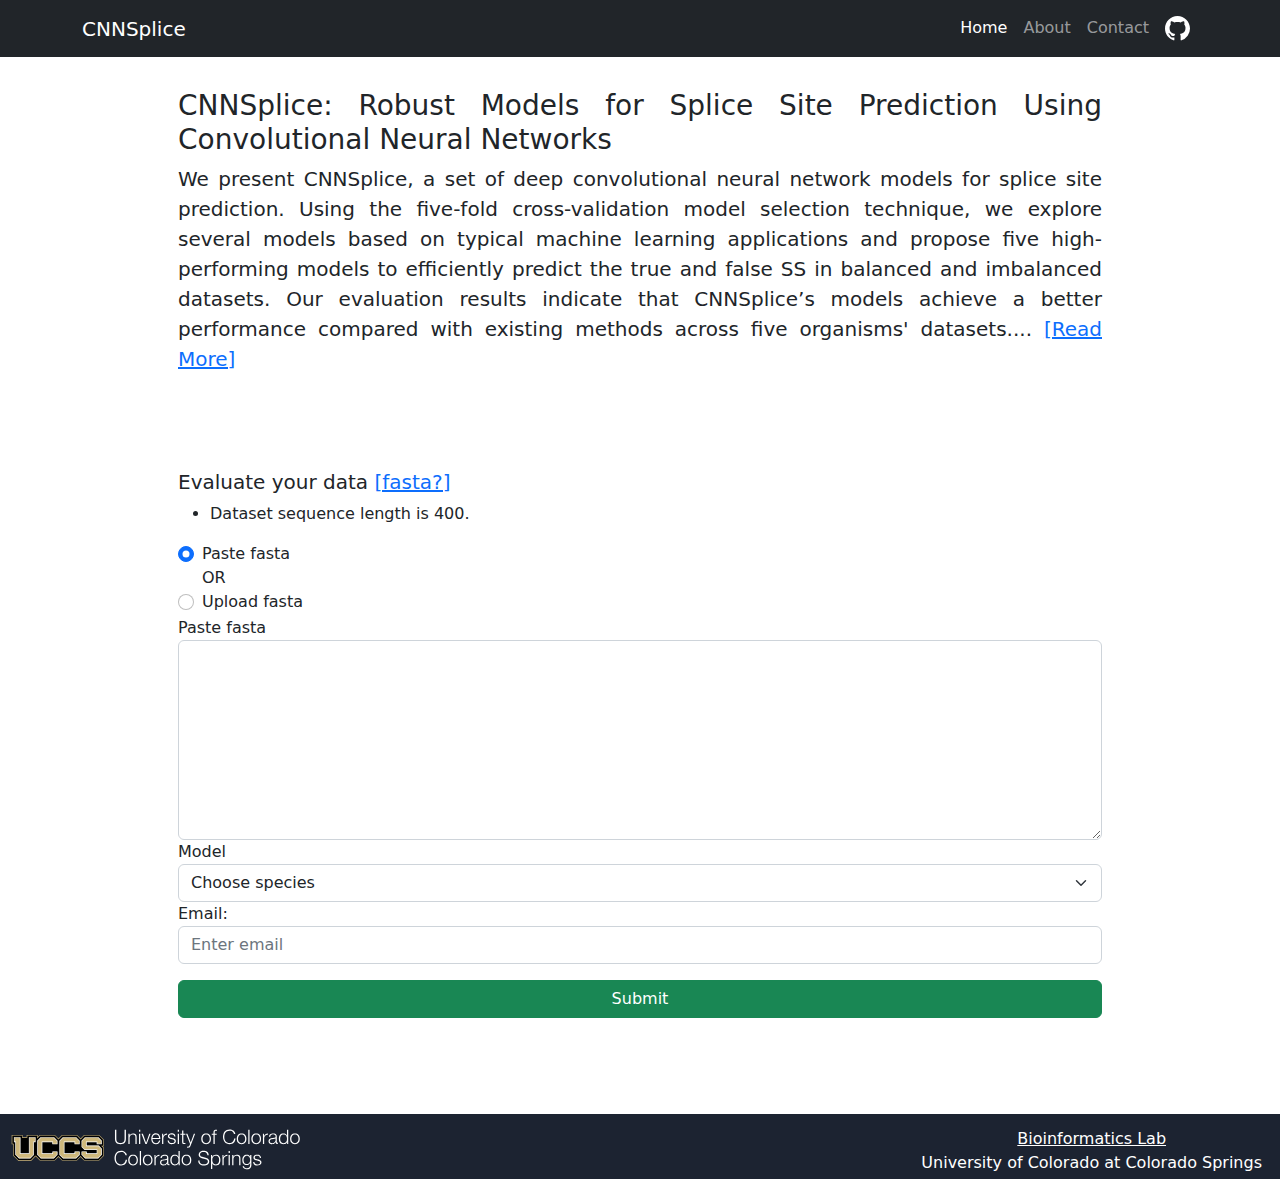
==== frontend/index.html @ 6fdc583e "fixed content and design" ====
<!DOCTYPE html>
<html lang="en">

<head>
	<meta charset="utf-8" />
	<meta name="viewport" content="width=device-width, initial-scale=1, shrink-to-fit=no" />
	<meta name="description" content="" />
	<meta name="author" content="" />
	<title>CNNSplice</title>
	<!-- Favicon-->
	<link rel="icon" type="image/x-icon" href="assets/favicon.ico" />
	<!-- Core theme CSS (includes Bootstrap)-->
	<link href="css/styles.css" rel="stylesheet" />
</head>

<body>
	<!-- Responsive navbar-->
	<nav class="navbar navbar-expand-lg navbar-dark bg-dark">
		<div class="container">
			<a class="navbar-brand" href="#">CNNSplice</a>
			<button class="navbar-toggler" type="button" data-bs-toggle="collapse"
				data-bs-target="#navbarSupportedContent" aria-controls="navbarSupportedContent" aria-expanded="false"
				aria-label="Toggle navigation"><span class="navbar-toggler-icon"></span></button>
			<div class="collapse navbar-collapse" id="navbarSupportedContent">
				<ul class="navbar-nav ms-auto mb-2 mb-lg-0">
					<li class="nav-item"><a class="nav-link active" aria-current="page" href="./index.html">Home</a>
					</li>
					<li class="nav-item"><a class="nav-link" href="./about.html">About</a></li>
					<li class="nav-item"><a class="nav-link" href="./contact.html">Contact</a></li>
					<li class="nav-item"><a class="nav-link" style="text-decoration: none;" target="_blank"
							rel="noopener noreferrer" href="https://github.com/OluwadareLab/CNNSplice"><svg
								xmlns="http://www.w3.org/2000/svg" width="25px" height="25px" fill="currentColor"
								class="bi bi-github text-white" viewBox="0 0 16 16">
								<path
									d="M8 0C3.58 0 0 3.58 0 8c0 3.54 2.29 6.53 5.47 7.59.4.07.55-.17.55-.38 0-.19-.01-.82-.01-1.49-2.01.37-2.53-.49-2.69-.94-.09-.23-.48-.94-.82-1.13-.28-.15-.68-.52-.01-.53.63-.01 1.08.58 1.23.82.72 1.21 1.87.87 2.33.66.07-.52.28-.87.51-1.07-1.78-.2-3.64-.89-3.64-3.95 0-.87.31-1.59.82-2.15-.08-.2-.36-1.02.08-2.12 0 0 .67-.21 2.2.82.64-.18 1.32-.27 2-.27.68 0 1.36.09 2 .27 1.53-1.04 2.2-.82 2.2-.82.44 1.1.16 1.92.08 2.12.51.56.82 1.27.82 2.15 0 3.07-1.87 3.75-3.65 3.95.29.25.54.73.54 1.48 0 1.07-.01 1.93-.01 2.2 0 .21.15.46.55.38A8.012 8.012 0 0 0 16 8c0-4.42-3.58-8-8-8z" />
							</svg></i></a></li>
				</ul>
			</div>
		</div>
	</nav>

	<div class="container" style="margin: auto; min-height: 100vh;">
		<div style="text-align: justify; margin-left: 6em; margin-right: 6em;margin-top: 2em;">
			<h3>CNNSplice: Robust Models for Splice Site Prediction Using Convolutional Neural Networks</h3>
			<p style="font-size: 20px;">We present CNNSplice, a set of deep convolutional neural network models for
				splice site prediction.
				Using the five-fold cross-validation model selection technique, we explore several models based on
				typical machine learning applications and propose five high-performing models to efficiently predict the
				true and false SS in balanced and imbalanced datasets. Our evaluation results indicate that CNNSplice’s
				models achieve a better performance compared with existing methods across five organisms' datasets....
				<a href="./about.html" id="link">[Read More]</a>
			</p>
		</div>


		<div style="margin: 6em;">
			<h5>Evaluate your data <a target="_blank" rel="noopener noreferrer"
					href="https://www.bioinformatics.nl/tools/crab_fasta.html" id="link">[fasta?]</a></h5>
			<div style="display: none;" class="alert alert-danger" role="alert" id="alart-box">
				<strong>fasta</strong> format is not correct. Check input.
			</div>
			<div>
				<ul>
					<li>Dataset sequence length is 400.</li>
				</ul>
			</div>

			<form id="evalForm" class="form-inline" action="">

				<div class="form-check">
					<div>
						<input class="form-check-input" type="radio" name="option" id="paste-option" value="past-fastq"
							onclick="onChange(0)" checked>
						<label class="form-check-label" for="flexRadioDefault1">
							Paste fasta
						</label>
					</div>
					<p style="margin: 0px;">OR</p>
					<div>
						<input class="form-check-input" type="radio" name="option" id="upload-option"
							value="upload-fastq" onclick="onChange(1)">
						<label class="form-check-label" for="flexRadioDefault2">
							Upload fasta
						</label>
					</div>
				</div>

				<div id="data-option" class="form-group">
					<div id="past-fastq-div">
						<label class="sr-only" for="pwd">Paste fasta</label>
						<textarea id="paste-data" class="form-control" style="height: 200px;"
							aria-label="With textarea" required></textarea>
					</div>
					<!-- <div id="upload-fastq-div" style="display:none;">
						<label for="formFile" class="form-label">Select File</label>
						<input class="form-control" type="file" id="file" onclick="this.value=null;">
						<p class="preview" style="display: none;"></p>
					</div> -->
				</div>

				<div class="form-group">
					<label class="sr-only" for="pwd">Model</label>
					<select class="form-select" aria-label="Default select example" id="species" required>
						<option value="" disabled selected>Choose species</option>
						<optgroup label="Acceptor">
							<option value="acceptor_cnnsplice_at.h5">Arabidopsis thaliana (Acceptor)</option>
							<option value="acceptor_cnnsplice_c_elegans.h5">Caenorhabditis elegans (Acceptor)</option>
							<option value="acceptor_cnnsplice_d_mel.h5">Drosophila melanogaster (Acceptor)</option>
							<option value="acceptor_cnnsplice_hs.h5">Homo sapiens (Acceptor)</option>
							<option value="acceptor_cnnsplice_oriza.h5">Oryza sativa japonica (Acceptor)</option>
						</optgroup>
						<optgroup label="Donor">
							<option value="donor_cnnsplice_at.h5">Arabidopsis thaliana (Donor)</option>
							<option value="donor_cnnsplice_c_elegans.h5">Caenorhabditis elegans (Donor)</option>
							<option value="donor_cnnsplice_d_mel.h5">Drosophila melanogaster (Donor)</option>
							<option value="donor_cnnsplice_hs.h5">Homo sapiens (Donor)</option>
							<option value="donor_cnnsplice_oriza.h5">Oryza sativa japonica (Donor)</option>
						</optgroup>
					</select>
				</div>

				<div class="form-group">
					<label class="sr-only" for="email">Email:</label>
					<input type="email" class="form-control" id="email" placeholder="Enter email" name="email" required>
				</div>

				<div style="margin-top:1em;" class="button">
					<button style="width:100%;" type="submit" class="btn btn-success">Submit</button>
				</div>

			</form>
		</div>

	</div>

	<footer class="text-center text-lg-start text-white" style="background-color: #1c2331; margin-top: 4em;">
		<div class="grid-container">
			<div>
				<img style="width:50%;" src="./assets/UCCS-signature-reverse.svg">
			</div>
			<div style="text-align: center; margin-left: auto; margin-right: 18px; margin-top: 2%;">
				<a class="text-white" href="https://academics.uccs.edu/~ooluwada/bioinformaticslab.html">Bioinformatics
					Lab</a> <br />
				University of Colorado at Colorado Springs
			</div>
		</div>
	</footer>

	<!-- Bootstrap core JS-->
	<script src="https://cdn.jsdelivr.net/npm/bootstrap@5.2.3/dist/js/bootstrap.bundle.min.js"></script>
	<!-- Core theme JS-->
	<script src="js/scripts.js"></script>
</body>

</html>
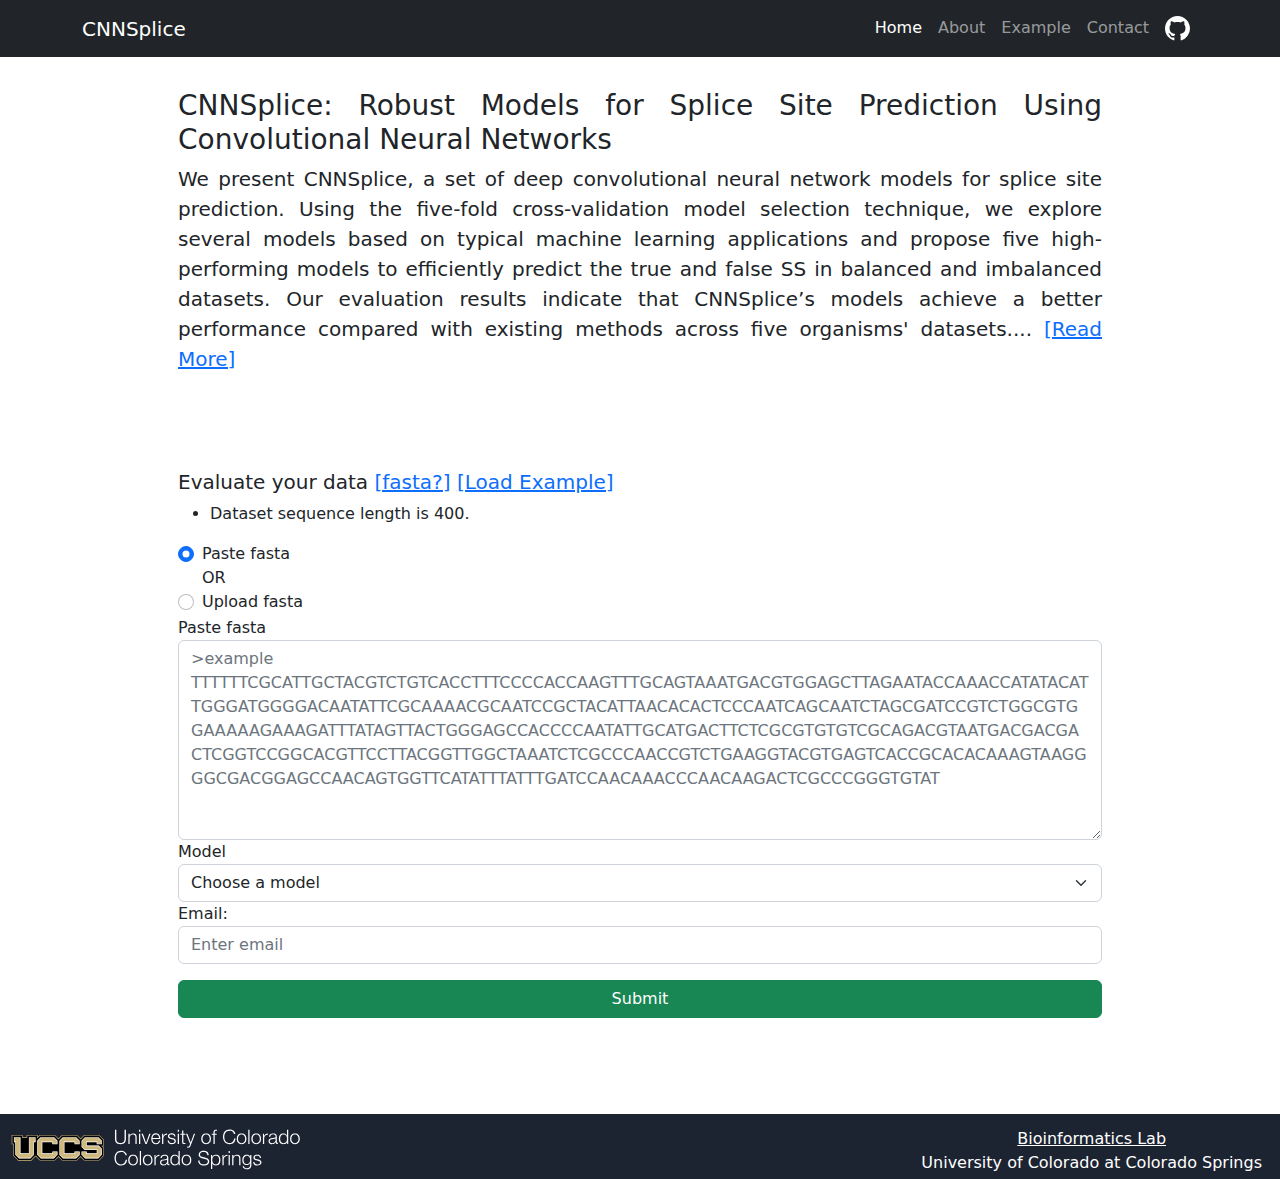
==== commit 25a38cba: "change label" ====
--- a/frontend/index.html
+++ b/frontend/index.html
@@ -26,6 +26,8 @@
 					<li class="nav-item"><a class="nav-link active" aria-current="page" href="./index.html">Home</a>
 					</li>
 					<li class="nav-item"><a class="nav-link" href="./about.html">About</a></li>
+					<li class="nav-item"><a class="nav-link" id="example" href="./example.html">Example</a>
+					</li>
 					<li class="nav-item"><a class="nav-link" href="./contact.html">Contact</a></li>
 					<li class="nav-item"><a class="nav-link" style="text-decoration: none;" target="_blank"
 							rel="noopener noreferrer" href="https://github.com/OluwadareLab/CNNSplice"><svg
@@ -55,7 +57,8 @@
 
 		<div style="margin: 6em;">
 			<h5>Evaluate your data <a target="_blank" rel="noopener noreferrer"
-					href="https://www.bioinformatics.nl/tools/crab_fasta.html" id="link">[fasta?]</a></h5>
+					href="https://www.bioinformatics.nl/tools/crab_fasta.html" id="link">[fasta?]</a> <a id="example"
+					href="javascript:loadExample();">[Load Example]</a></h5>
 			<div style="display: none;" class="alert alert-danger" role="alert" id="alart-box">
 				<strong>fasta</strong> format is not correct. Check input.
 			</div>
@@ -88,20 +91,20 @@
 				<div id="data-option" class="form-group">
 					<div id="past-fastq-div">
 						<label class="sr-only" for="pwd">Paste fasta</label>
-						<textarea id="paste-data" class="form-control" style="height: 200px;"
-							aria-label="With textarea" required></textarea>
+						<textarea id="paste-data" class="form-control" style="height: 200px;" aria-label="With textarea"
+							placeholder=">example&#10;[base64]"></textarea>
 					</div>
-					<!-- <div id="upload-fastq-div" style="display:none;">
+					<div id="upload-fastq-div" style="display:none;">
 						<label for="formFile" class="form-label">Select File</label>
 						<input class="form-control" type="file" id="file" onclick="this.value=null;">
 						<p class="preview" style="display: none;"></p>
-					</div> -->
+					</div>
 				</div>
 
 				<div class="form-group">
 					<label class="sr-only" for="pwd">Model</label>
-					<select class="form-select" aria-label="Default select example" id="species" required>
-						<option value="" disabled selected>Choose species</option>
+					<select class="form-select" aria-label="Default select example" id="model" required>
+						<option value="" disabled selected>Choose a model</option>
 						<optgroup label="Acceptor">
 							<option value="acceptor_cnnsplice_at.h5">Arabidopsis thaliana (Acceptor)</option>
 							<option value="acceptor_cnnsplice_c_elegans.h5">Caenorhabditis elegans (Acceptor)</option>
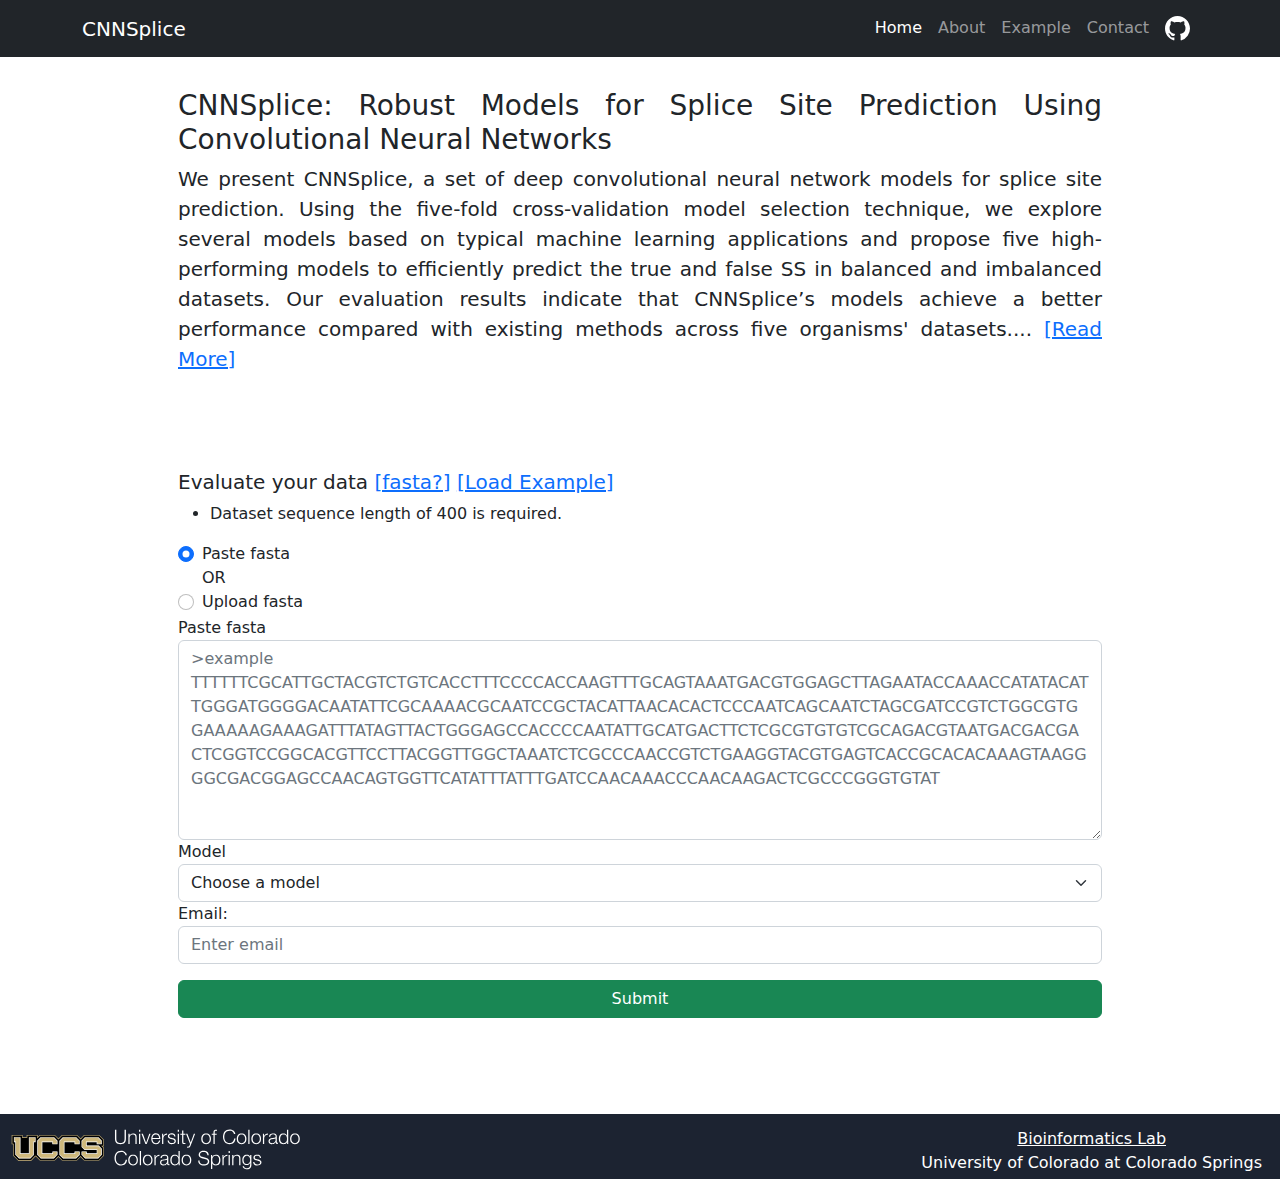
==== commit 8a279cf5: "added example and fixed example" ====
--- a/frontend/index.html
+++ b/frontend/index.html
@@ -54,7 +54,6 @@
 			</p>
 		</div>
 
-
 		<div style="margin: 6em;">
 			<h5>Evaluate your data <a target="_blank" rel="noopener noreferrer"
 					href="https://www.bioinformatics.nl/tools/crab_fasta.html" id="link">[fasta?]</a> <a id="example"
@@ -64,7 +63,7 @@
 			</div>
 			<div>
 				<ul>
-					<li>Dataset sequence length is 400.</li>
+					<li>Dataset sequence length of 400 is required.</li>
 				</ul>
 			</div>
 
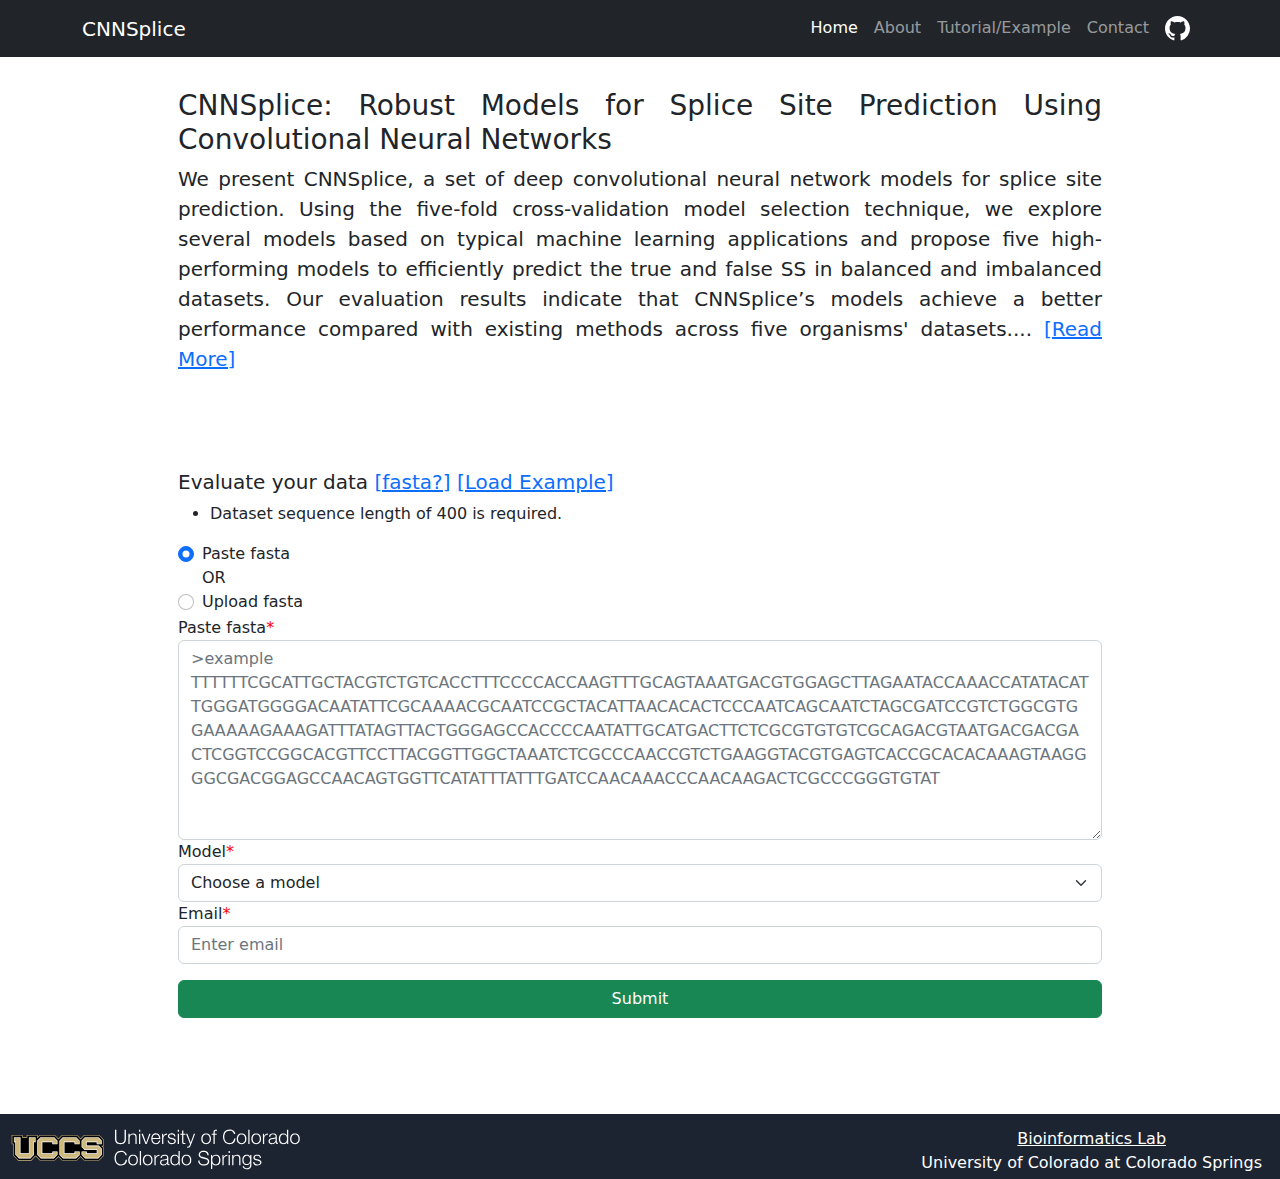
==== commit b4f4ebf6: "fixed txt, added func for django" ====
--- a/frontend/index.html
+++ b/frontend/index.html
@@ -26,7 +26,7 @@
 					<li class="nav-item"><a class="nav-link active" aria-current="page" href="./index.html">Home</a>
 					</li>
 					<li class="nav-item"><a class="nav-link" href="./about.html">About</a></li>
-					<li class="nav-item"><a class="nav-link" id="example" href="./example.html">Example</a>
+					<li class="nav-item"><a class="nav-link" id="example" href="./example.html">Tutorial/Example</a>
 					</li>
 					<li class="nav-item"><a class="nav-link" href="./contact.html">Contact</a></li>
 					<li class="nav-item"><a class="nav-link" style="text-decoration: none;" target="_blank"
@@ -87,21 +87,21 @@
 					</div>
 				</div>
 
-				<div id="data-option" class="form-group">
+				<div id="data-option" class="form-group required">
 					<div id="past-fastq-div">
-						<label class="sr-only" for="pwd">Paste fasta</label>
+						<label class="sr-only control-label" for="pwd">Paste fasta</label>
 						<textarea id="paste-data" class="form-control" style="height: 200px;" aria-label="With textarea"
 							placeholder=">example&#10;[base64]"></textarea>
 					</div>
 					<div id="upload-fastq-div" style="display:none;">
-						<label for="formFile" class="form-label">Select File</label>
+						<label for="formFile" class="form-label control-label">Select File</label>
 						<input class="form-control" type="file" id="file" onclick="this.value=null;">
 						<p class="preview" style="display: none;"></p>
 					</div>
 				</div>
 
-				<div class="form-group">
-					<label class="sr-only" for="pwd">Model</label>
+				<div class="form-group required">
+					<label class="sr-only control-label" for="pwd">Model</label>
 					<select class="form-select" aria-label="Default select example" id="model" required>
 						<option value="" disabled selected>Choose a model</option>
 						<optgroup label="Acceptor">
@@ -121,13 +121,13 @@
 					</select>
 				</div>
 
-				<div class="form-group">
-					<label class="sr-only" for="email">Email:</label>
+				<div class="form-group required">
+					<label class="sr-only control-label" for="email">Email</label>
 					<input type="email" class="form-control" id="email" placeholder="Enter email" name="email" required>
 				</div>
 
 				<div style="margin-top:1em;" class="button">
-					<button style="width:100%;" type="submit" class="btn btn-success">Submit</button>
+					<button style="width:100%;" type="submit" class="btn btn-success" onclick="onSubmit()">Submit</button>
 				</div>
 
 			</form>
